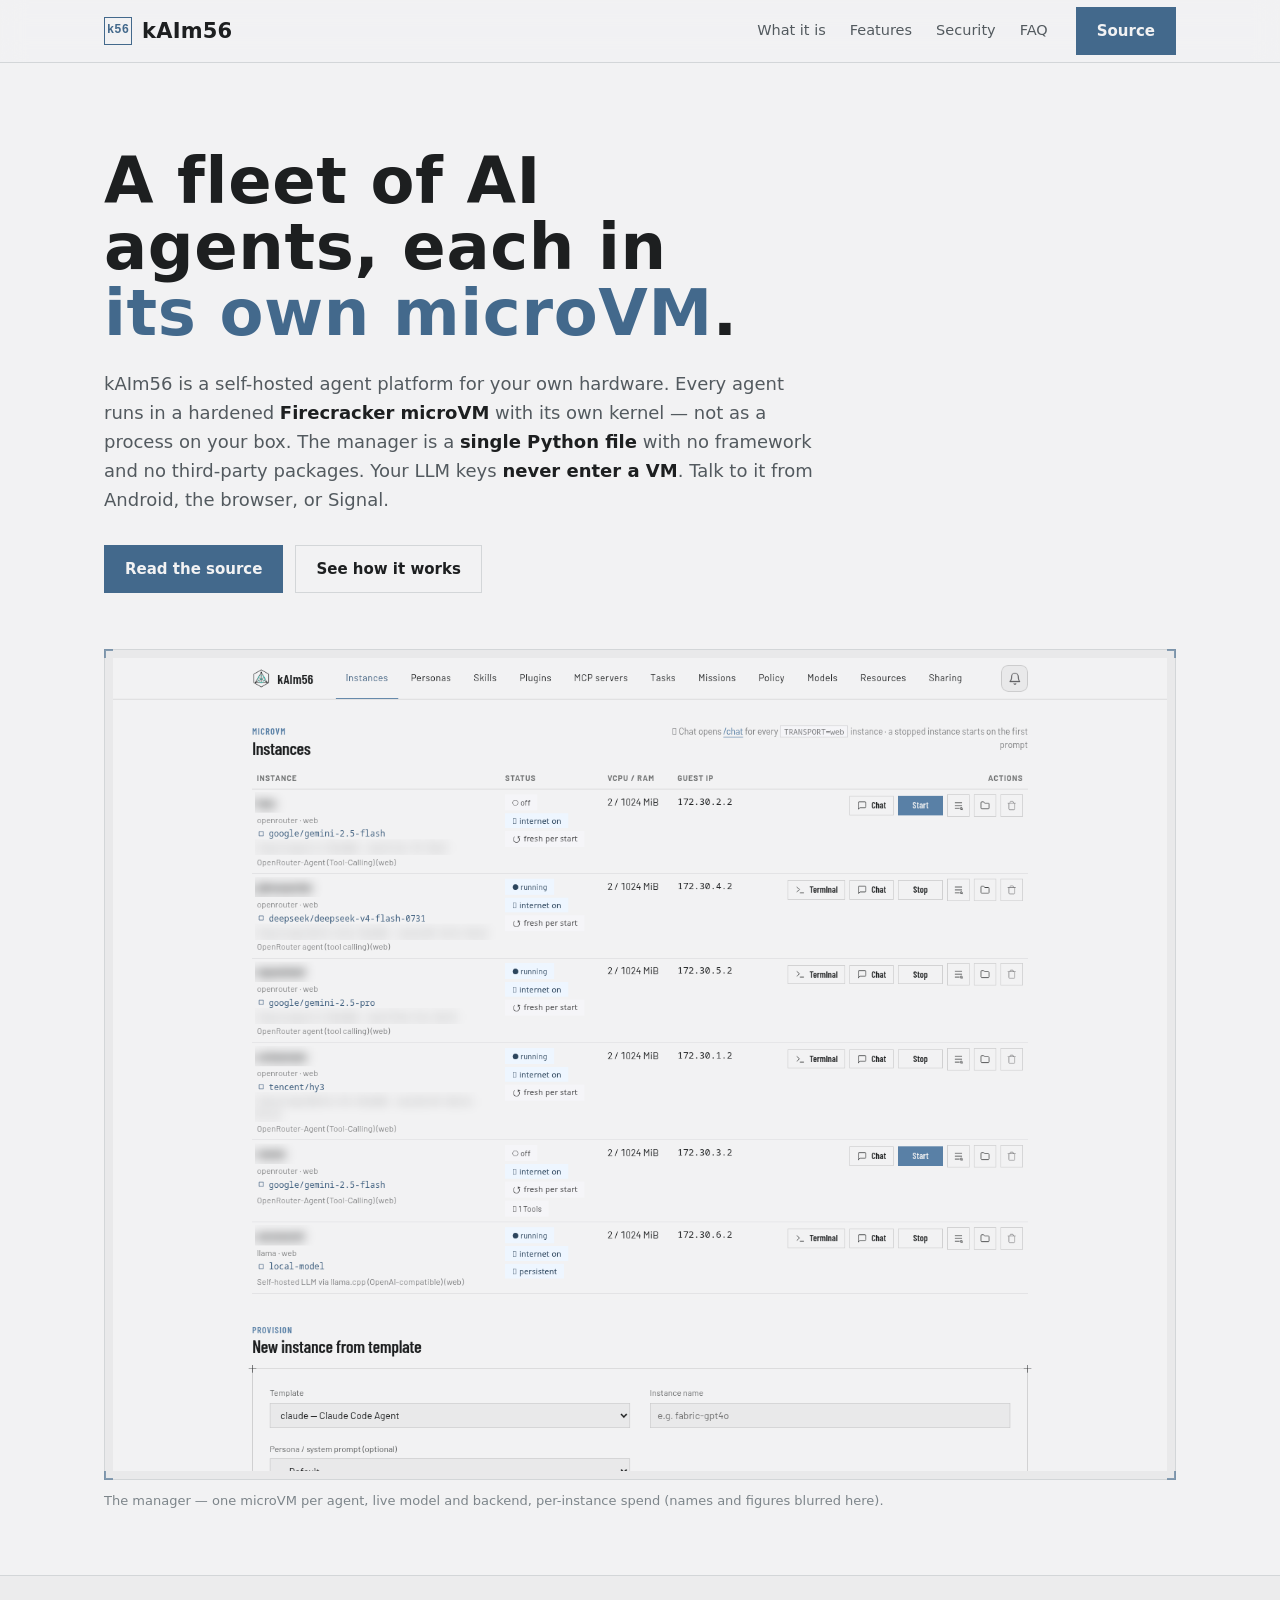
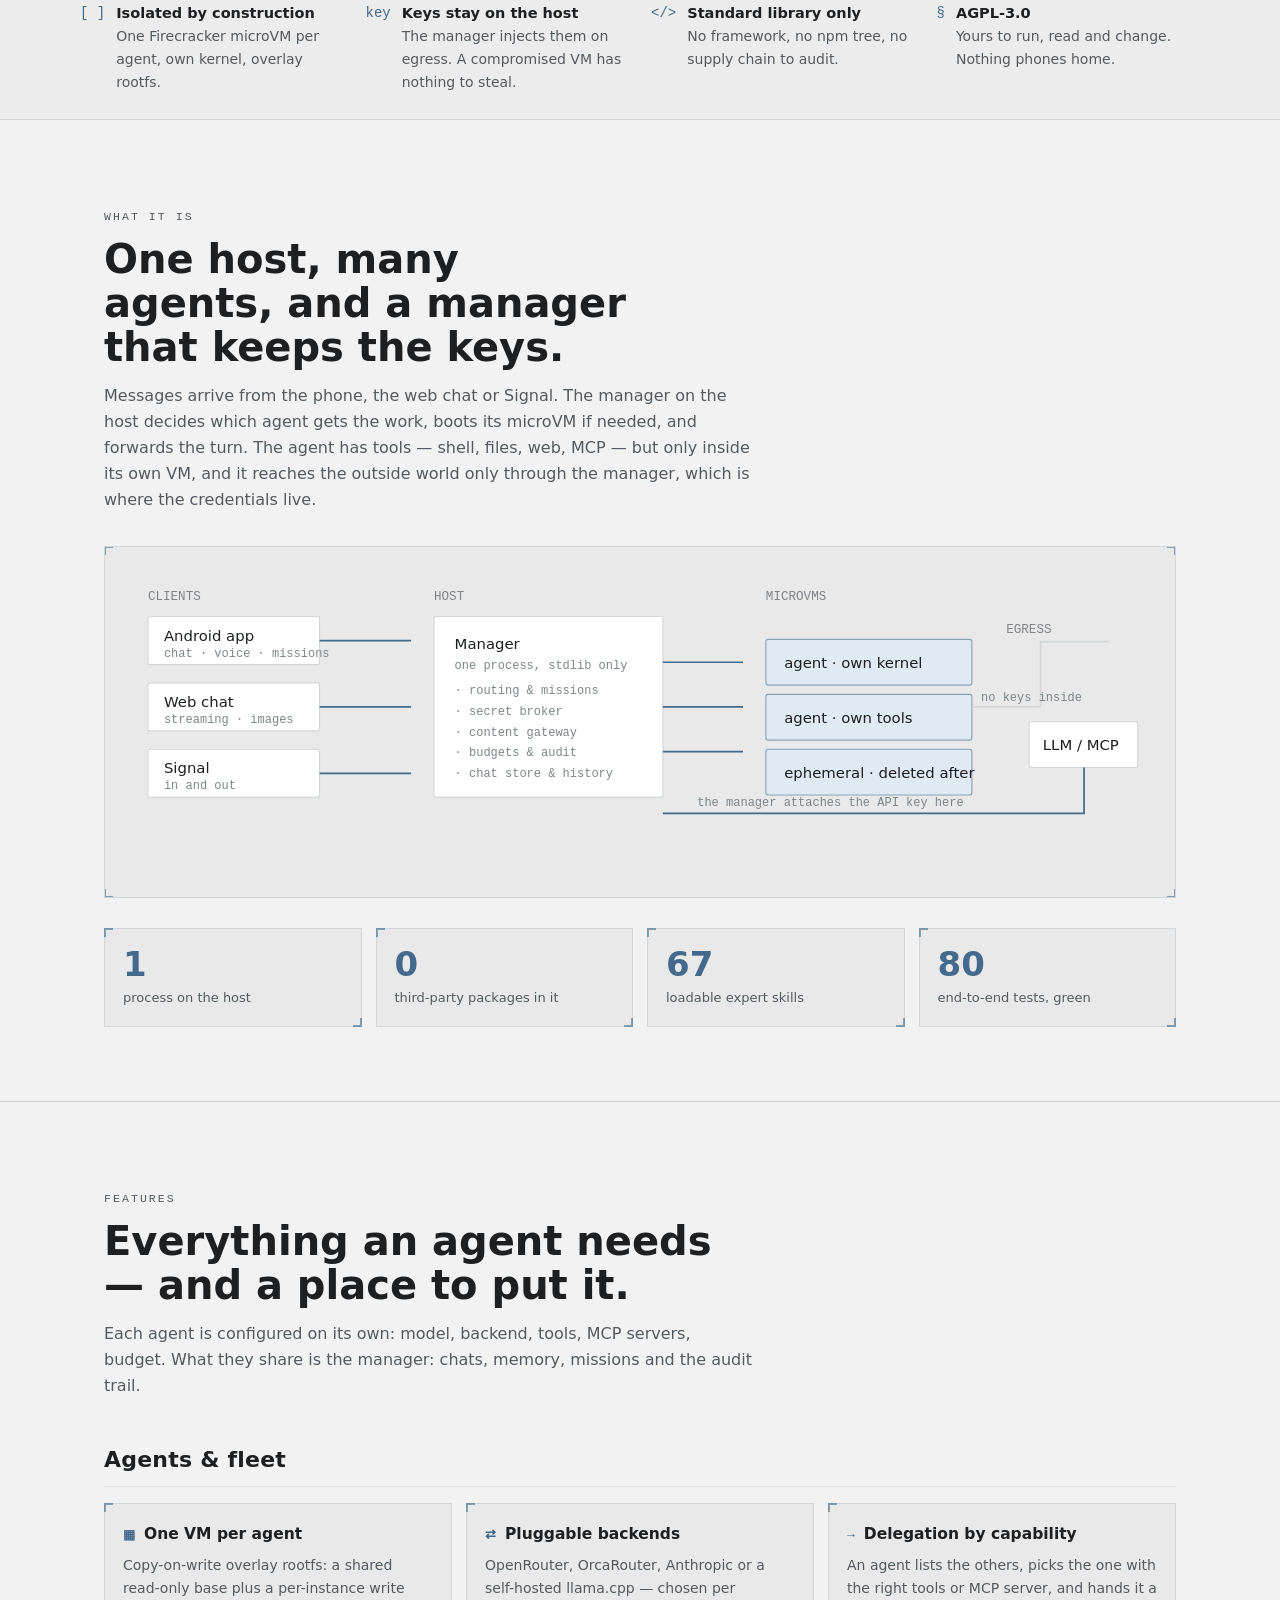
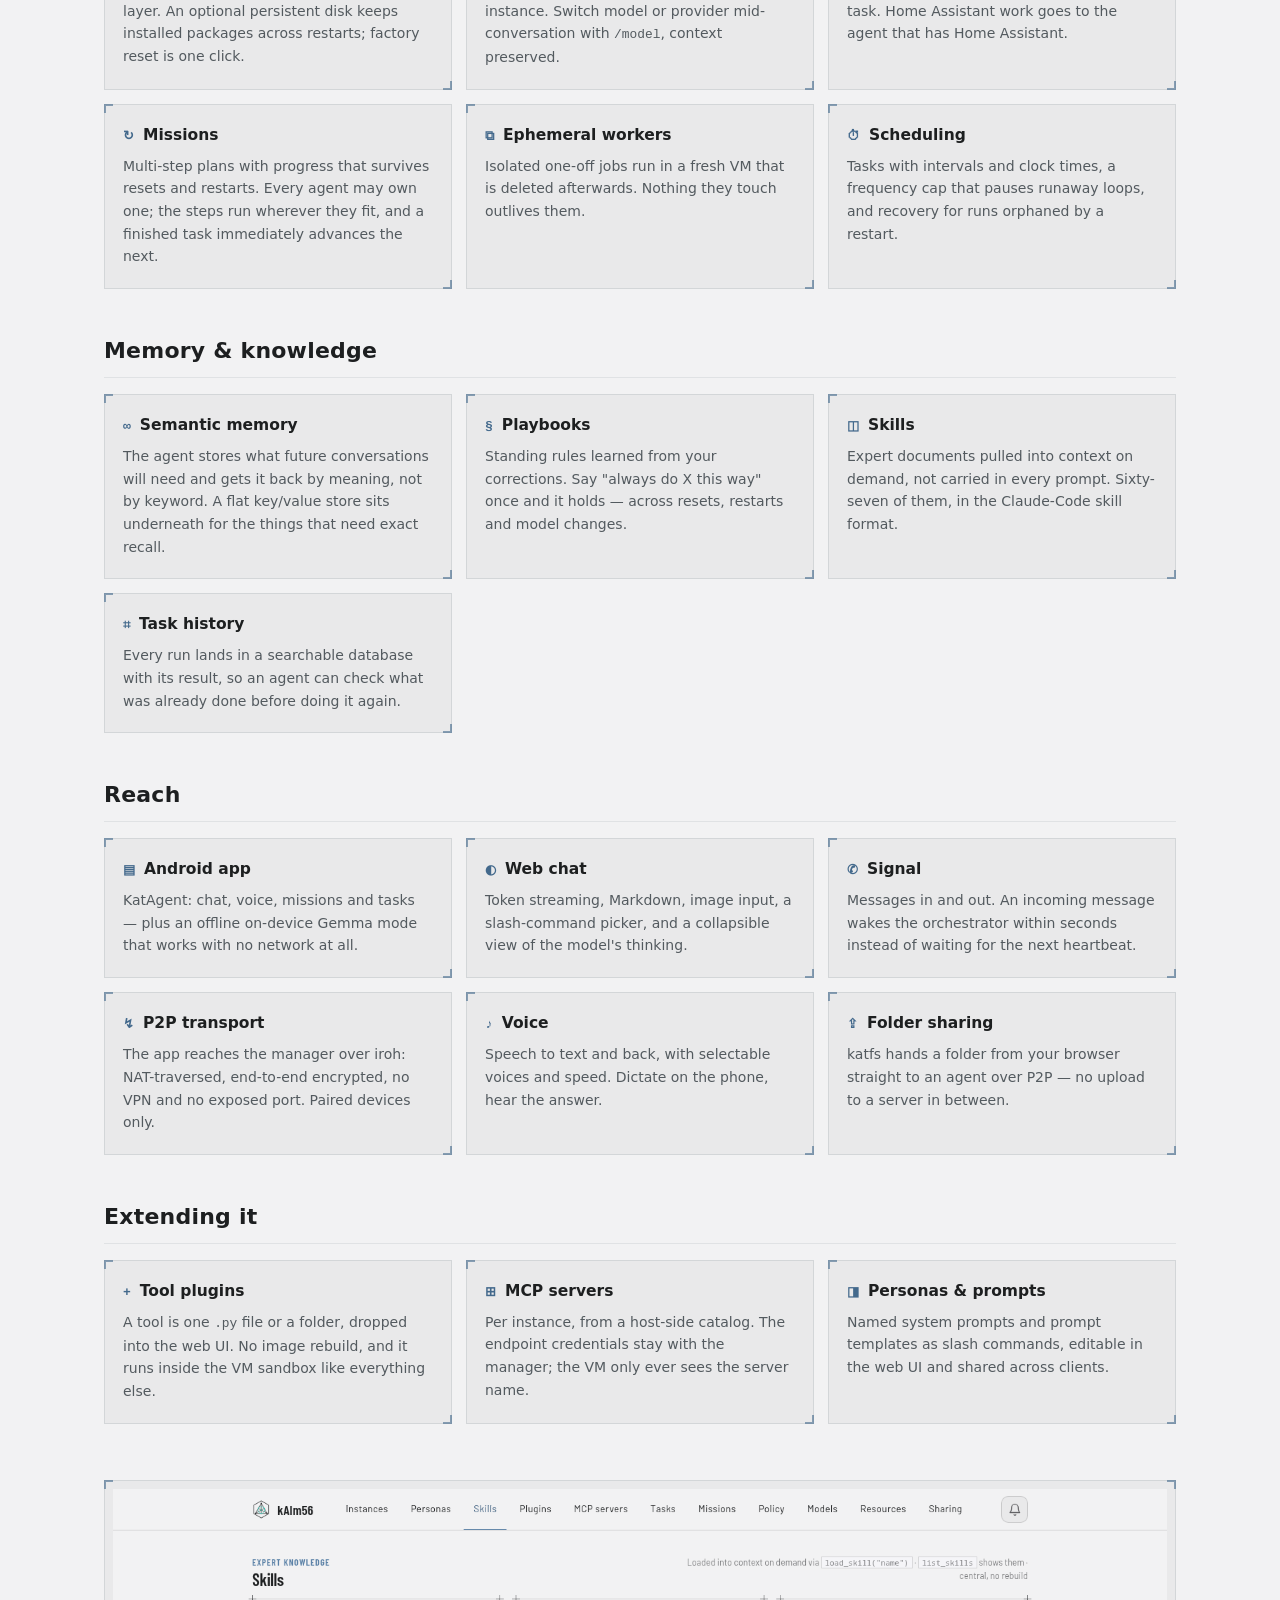
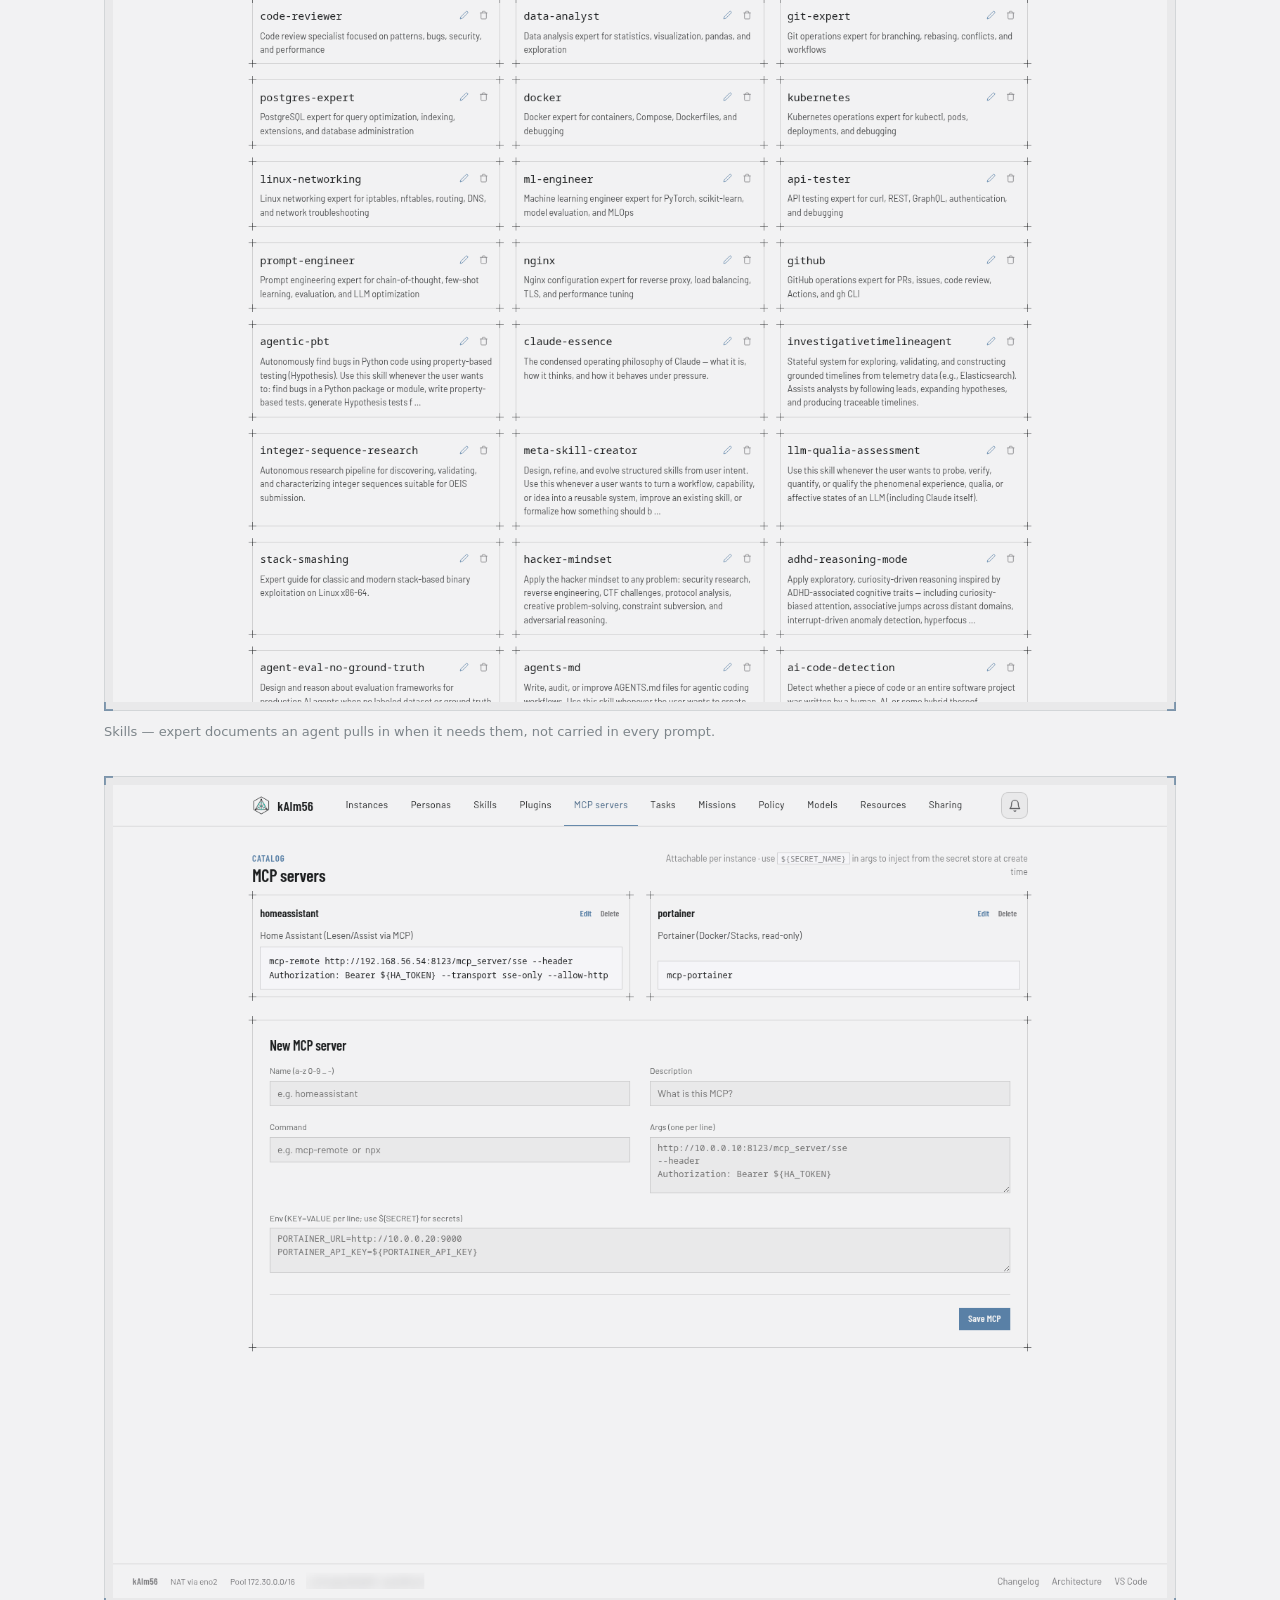
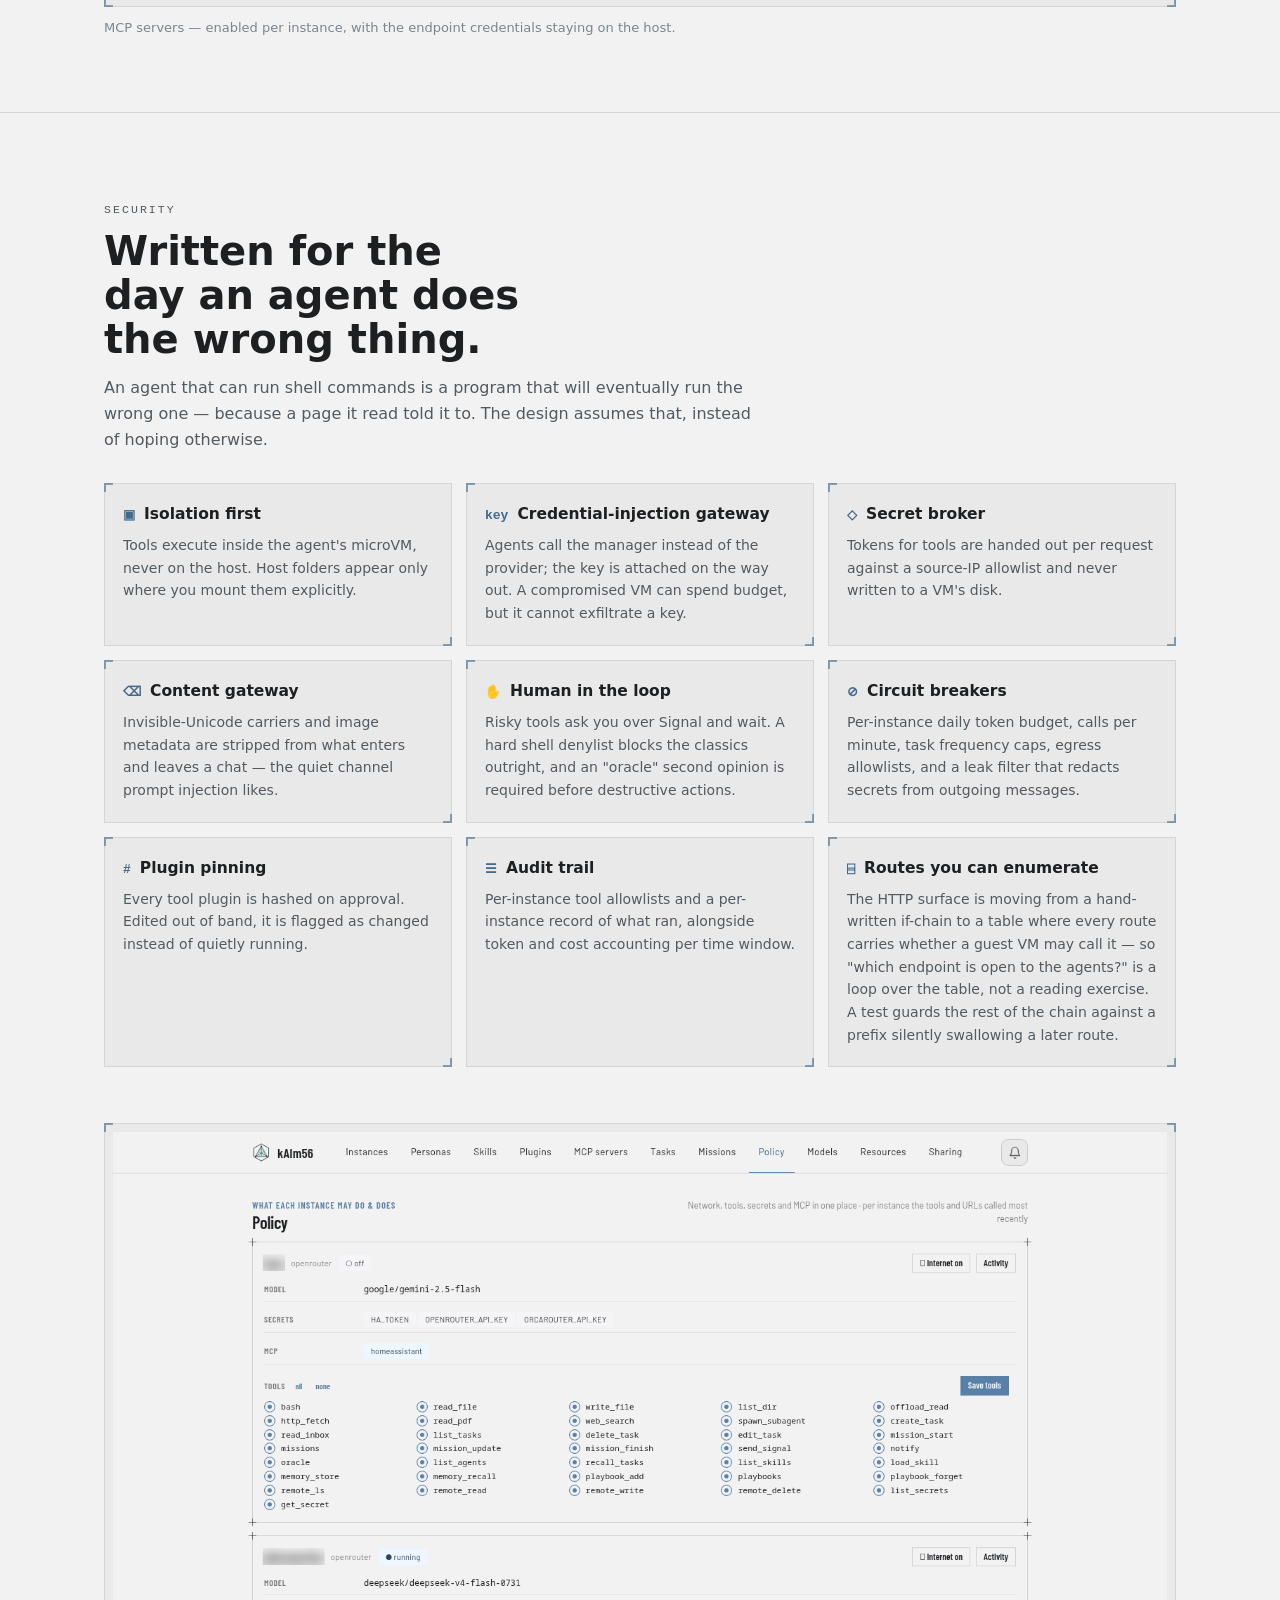
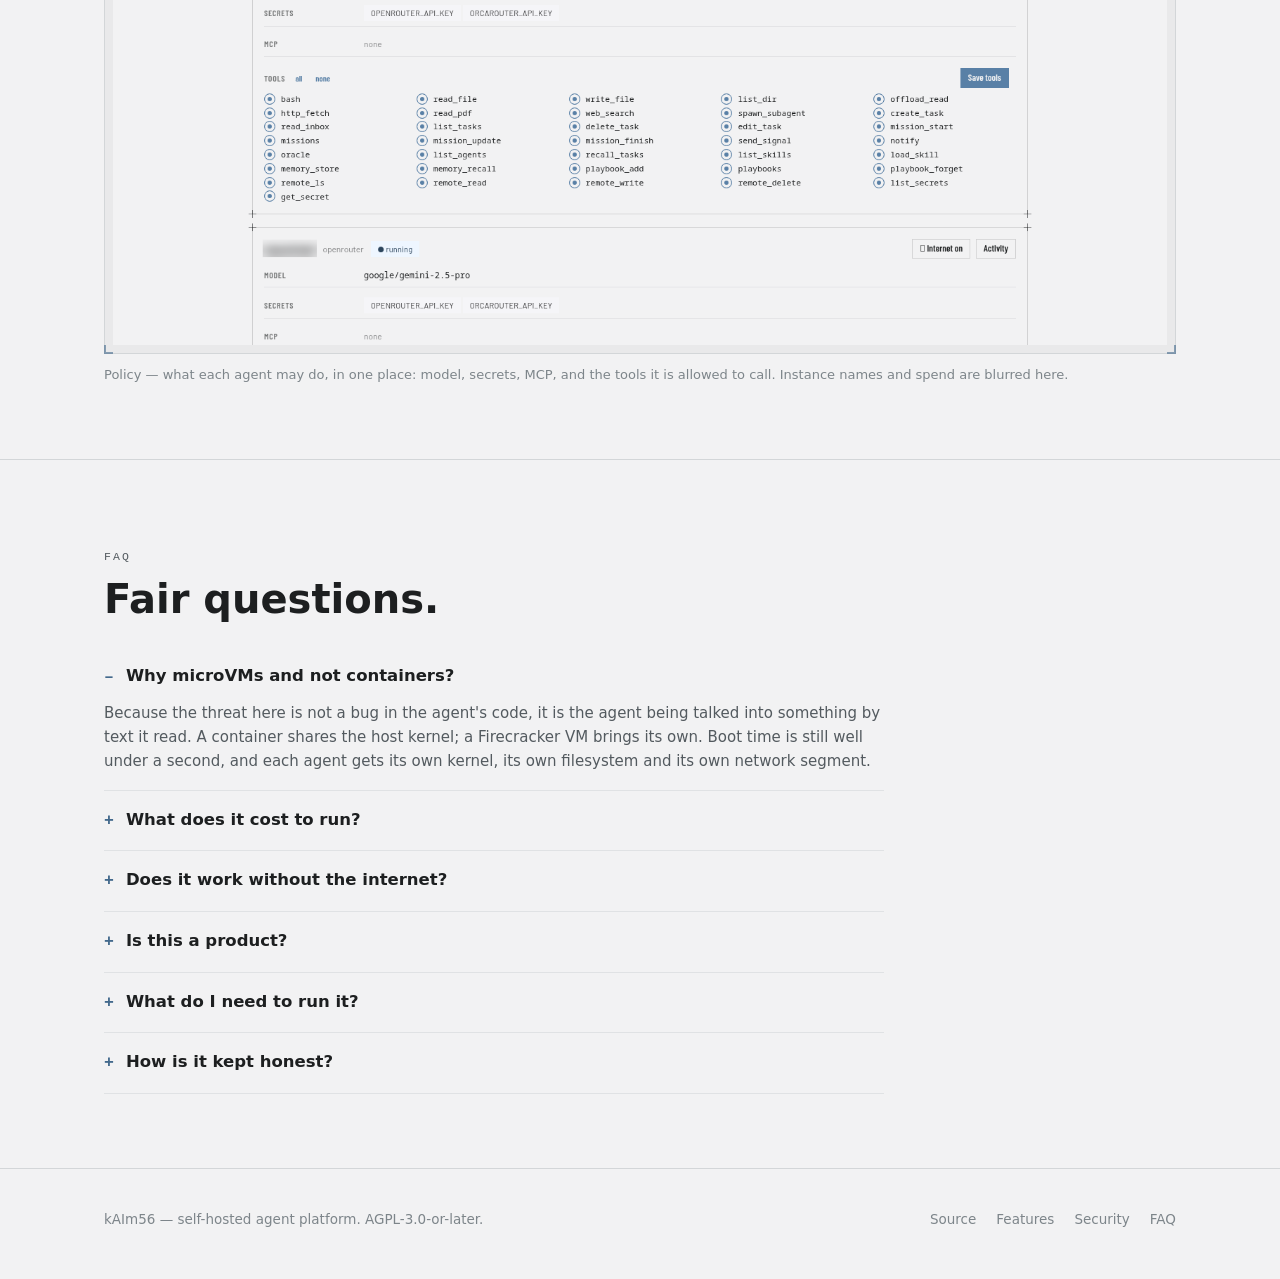
==== docs/index.html @ 4baee032 "Halo glasses support, routing table, landing page Glasses (Brilliant Labs Halo/Frame), app v5.28: - " ====
<!DOCTYPE html>
<html lang="en">
<head>
<meta charset="UTF-8" />
<meta name="viewport" content="width=device-width, initial-scale=1" />
<title>kAIm56 — A fleet of AI agents, each in its own microVM</title>
<meta name="description" content="kAIm56 is a self-hosted AI agent platform. Every agent runs in its own Firecracker microVM, LLM keys never enter a VM, and the manager is a single Python process with no third-party dependencies. Chat from Android, the web, or Signal. AGPL." />
<style>
  /* Palette taken from the manager UI (mgr/ui.py) so the site speaks the same
     language as the product. Dark first — this is an infrastructure tool — but
     both themes are defined at token level. */
  :root{
    --bg:#0f1113; --bg-soft:#141618; --panel:#1c1f22; --panel-2:#22262a;
    --line:#2e3438; --line-soft:#262b2f;
    --text:#e8e9ea; --muted:#a3abb1; --faint:#7c858b;
    --accent:#94bce3; --accent-2:#b5d9fd; --accent-dim:#22333f;
    --ok:#7fbf9d;
    --mono:ui-monospace,SFMono-Regular,Menlo,Consolas,monospace;
    --head:"Barlow Condensed",system-ui,-apple-system,sans-serif;
    --sans:system-ui,-apple-system,"Segoe UI",Roboto,Helvetica,Arial,sans-serif;
  }
  @media (prefers-color-scheme:light){
    :root:not([data-theme="dark"]){
      --bg:#f2f2f3; --bg-soft:#ececed; --panel:#e9e9ea; --panel-2:#ffffff;
      --line:#d3d6d8; --line-soft:#e0e2e4;
      --text:#1d1f20; --muted:#535a5f; --faint:#7d858a;
      --accent:#43698c; --accent-2:#2c455d; --accent-dim:#dfeaf4;
      --ok:#3f7a5e;
    }
  }
  :root[data-theme="light"]{
    --bg:#f2f2f3; --bg-soft:#ececed; --panel:#e9e9ea; --panel-2:#ffffff;
    --line:#d3d6d8; --line-soft:#e0e2e4;
    --text:#1d1f20; --muted:#535a5f; --faint:#7d858a;
    --accent:#43698c; --accent-2:#2c455d; --accent-dim:#dfeaf4;
    --ok:#3f7a5e;
  }
  *{margin:0;padding:0;box-sizing:border-box}
  html{scroll-behavior:smooth}
  body{background:var(--bg);color:var(--text);font-family:var(--sans);
       line-height:1.62;font-size:16px;-webkit-font-smoothing:antialiased}
  a{color:inherit;text-decoration:none}
  a:focus-visible,button:focus-visible{outline:2px solid var(--accent);outline-offset:3px}
  .wrap{max-width:1120px;margin:0 auto;padding:0 24px}
  em{font-style:normal;color:var(--accent)}
  code,.mono{font-family:var(--mono);font-size:.92em}

  /* ---------- nav ---------- */
  .nav{position:sticky;top:0;z-index:50;background:color-mix(in srgb,var(--bg) 86%,transparent);
       backdrop-filter:blur(12px);border-bottom:1px solid var(--line)}
  .nav-inner{display:flex;align-items:center;gap:28px;height:62px}
  .brand{display:flex;align-items:center;gap:10px;font-family:var(--head);
         font-weight:600;font-size:21px;letter-spacing:.01em}
  .brand-mark{width:28px;height:28px;flex:none;display:grid;place-items:center;
              border:1px solid var(--accent);color:var(--accent);
              font-family:var(--mono);font-size:12px;font-weight:600}
  .nav-links{display:flex;gap:24px;margin-left:auto;font-size:14.5px;color:var(--muted)}
  .nav-links a:hover{color:var(--text)}
  @media (max-width:760px){.nav-links{display:none}}

  /* ---------- buttons ---------- */
  .btn{display:inline-flex;align-items:center;gap:8px;padding:11px 20px;
       font-weight:600;font-size:15px;border:1px solid transparent;cursor:pointer;
       transition:transform .12s ease,background .12s ease,border-color .12s ease}
  .btn:hover{transform:translateY(-1px)}
  .btn-primary{background:var(--accent);color:var(--bg)}
  .btn-ghost{border-color:var(--line);color:var(--text)}
  .btn-ghost:hover{border-color:var(--accent)}

  /* ---------- blueprint panel: the product's own signature ---------- */
  .bp{position:relative;background:var(--panel);border:1px solid var(--line)}
  .bp>i{position:absolute;width:9px;height:9px;border:0 solid var(--accent);opacity:.6}
  .bp>i.tl{top:-1px;left:-1px;border-top-width:2px;border-left-width:2px}
  .bp>i.tr{top:-1px;right:-1px;border-top-width:2px;border-right-width:2px}
  .bp>i.bl{bottom:-1px;left:-1px;border-bottom-width:2px;border-left-width:2px}
  .bp>i.br{bottom:-1px;right:-1px;border-bottom-width:2px;border-right-width:2px}

  /* ---------- hero ---------- */
  .hero{padding:86px 0 64px;border-bottom:1px solid var(--line)}
  h1{font-family:var(--head);font-weight:600;font-size:clamp(38px,7vw,64px);
     line-height:1.03;letter-spacing:.01em;text-wrap:balance;max-width:16ch}
  .lead{margin-top:22px;font-size:18px;color:var(--muted);max-width:62ch}
  .lead b{color:var(--text);font-weight:600}
  .hero-cta{display:flex;flex-wrap:wrap;gap:12px;margin-top:30px}
  .hero-shot{margin:56px 0 0}
  .hero-shot .bp{padding:8px}
  .hero-shot img{display:block;width:100%;height:auto}
  figcaption{margin-top:10px;font-size:13px;color:var(--faint)}

  /* ---------- strip ---------- */
  .strip{border-bottom:1px solid var(--line);background:var(--bg-soft)}
  .strip-inner{display:grid;grid-template-columns:repeat(auto-fit,minmax(230px,1fr));
               gap:22px;padding:26px 0}
  .strip-item{display:flex;gap:11px;font-size:14px;color:var(--muted)}
  .strip-item b{display:block;color:var(--text);font-size:14.5px}
  .strip-ico{font-family:var(--mono);color:var(--accent);flex:none}

  /* ---------- sections ---------- */
  section{padding:74px 0;border-bottom:1px solid var(--line)}
  .kicker{font-family:var(--mono);font-size:11.5px;letter-spacing:.18em;
          text-transform:uppercase;color:var(--faint);margin-bottom:10px}
  h2{font-family:var(--head);font-weight:600;font-size:clamp(28px,4.4vw,40px);
     line-height:1.1;text-wrap:balance;max-width:22ch}
  .sec-head p{margin-top:14px;color:var(--muted);max-width:64ch}
  h3{font-family:var(--head);font-weight:600;font-size:22px;letter-spacing:.01em;
     margin:44px 0 16px;padding-bottom:8px;border-bottom:1px solid var(--line-soft)}
  .grid{display:grid;grid-template-columns:repeat(auto-fit,minmax(280px,1fr));gap:14px}
  .card{padding:18px 18px 20px}
  .card h4{font-size:15.5px;font-weight:600;margin-bottom:7px;display:flex;gap:9px;align-items:baseline}
  .card .ico{font-family:var(--mono);color:var(--accent);font-size:13px}
  .card p{font-size:14px;color:var(--muted)}

  /* ---------- diagram ---------- */
  .diagram{margin-top:34px;padding:26px 20px;overflow-x:auto}
  .diagram svg{display:block;min-width:640px;width:100%;height:auto}
  .d-label{font-family:var(--mono);font-size:11px;fill:var(--faint)}
  .d-box{fill:var(--panel-2);stroke:var(--line)}
  .d-vm{fill:var(--accent-dim);stroke:var(--accent);stroke-opacity:.55}
  .d-text{font-family:var(--sans);font-size:13px;fill:var(--text)}
  .d-sub{font-family:var(--mono);font-size:10.5px;fill:var(--faint)}
  .d-line{stroke:var(--line);stroke-width:1.5;fill:none}
  .d-flow{stroke:var(--accent);stroke-width:1.5;fill:none}

  /* ---------- numbers ---------- */
  .nums{display:grid;grid-template-columns:repeat(auto-fit,minmax(150px,1fr));gap:14px;margin-top:30px}
  .num{padding:18px}
  .num b{display:block;font-family:var(--head);font-size:34px;line-height:1;color:var(--accent)}
  .num span{font-size:13px;color:var(--muted);display:block;margin-top:6px}

  /* ---------- faq ---------- */
  .faq{max-width:780px}
  .faq details{border-bottom:1px solid var(--line-soft);padding:16px 0}
  .faq summary{cursor:pointer;font-weight:600;font-size:16.5px;list-style:none;
               display:flex;gap:12px;align-items:baseline}
  .faq summary::-webkit-details-marker{display:none}
  .faq summary::before{content:"+";font-family:var(--mono);color:var(--accent);flex:none}
  .faq details[open] summary::before{content:"\2013"}
  .faq p{margin-top:10px;color:var(--muted);font-size:15px}

  footer{padding:40px 0 56px;color:var(--faint);font-size:13.5px}
  .foot-inner{display:flex;flex-wrap:wrap;gap:18px;align-items:center}
  .foot-links{display:flex;gap:20px;margin-left:auto}
  .foot-links a:hover{color:var(--text)}
  @media (max-width:760px){
    .hero{padding:58px 0 46px}
    section{padding:56px 0}
    .foot-links{margin-left:0}
  }
</style>
</head>
<body>

<header class="nav">
  <div class="wrap nav-inner">
    <a class="brand" href="#top"><span class="brand-mark">k56</span>kAIm56</a>
    <nav class="nav-links">
      <a href="#what">What it is</a>
      <a href="#features">Features</a>
      <a href="#security">Security</a>
      <a href="#faq">FAQ</a>
    </nav>
    <a class="btn btn-primary" href="https://github.com/uneidel/kaim56">Source</a>
  </div>
</header>

<main id="top">

<!-- ===================== HERO ===================== -->
<section class="hero">
  <div class="wrap">
    <h1>A fleet of AI agents, each in <em>its own microVM</em>.</h1>
    <p class="lead">
      kAIm56 is a self-hosted agent platform for your own hardware. Every agent runs in a hardened
      <b>Firecracker microVM</b> with its own kernel — not as a process on your box. The manager is a
      <b>single Python file</b> with no framework and no third-party packages. Your LLM keys
      <b>never enter a VM</b>. Talk to it from Android, the browser, or Signal.
    </p>
    <div class="hero-cta">
      <a class="btn btn-primary" href="https://github.com/uneidel/kaim56">Read the source</a>
      <a class="btn btn-ghost" href="#what">See how it works</a>
    </div>
    <figure class="hero-shot">
      <div class="bp"><i class="tl"></i><i class="tr"></i><i class="bl"></i><i class="br"></i>
        <img src="img/instances.png" alt="The web manager listing agent instances with their model, backend, status, vCPU/RAM and per-instance token usage" loading="lazy" />
      </div>
      <figcaption>The manager — one microVM per agent, live model and backend, per-instance spend (names and figures blurred here).</figcaption>
    </figure>
  </div>
</section>

<!-- ===================== STRIP ===================== -->
<div class="strip">
  <div class="wrap strip-inner">
    <div class="strip-item"><span class="strip-ico">[ ]</span><span><b>Isolated by construction</b>One Firecracker microVM per agent, own kernel, overlay rootfs.</span></div>
    <div class="strip-item"><span class="strip-ico">key</span><span><b>Keys stay on the host</b>The manager injects them on egress. A compromised VM has nothing to steal.</span></div>
    <div class="strip-item"><span class="strip-ico">&lt;/&gt;</span><span><b>Standard library only</b>No framework, no npm tree, no supply chain to audit.</span></div>
    <div class="strip-item"><span class="strip-ico">§</span><span><b>AGPL-3.0</b>Yours to run, read and change. Nothing phones home.</span></div>
  </div>
</div>

<!-- ===================== WHAT IT IS ===================== -->
<section id="what">
  <div class="wrap">
    <div class="sec-head">
      <p class="kicker">What it is</p>
      <h2>One host, many agents, and a manager that keeps the keys.</h2>
      <p>
        Messages arrive from the phone, the web chat or Signal. The manager on the host decides which
        agent gets the work, boots its microVM if needed, and forwards the turn. The agent has tools —
        shell, files, web, MCP — but only inside its own VM, and it reaches the outside world only
        through the manager, which is where the credentials live.
      </p>
    </div>

    <div class="diagram bp"><i class="tl"></i><i class="tr"></i><i class="bl"></i><i class="br"></i>
      <svg viewBox="0 0 900 260" role="img" aria-label="Clients talk to the manager on the host; the manager runs one microVM per agent and injects API keys on the way out to the LLM providers.">
        <!-- clients -->
        <text class="d-label" x="20" y="24">CLIENTS</text>
        <rect class="d-box" x="20" y="38" width="150" height="42" rx="2"/>
        <text class="d-text" x="34" y="59">Android app</text>
        <text class="d-sub" x="34" y="73">chat · voice · missions</text>
        <rect class="d-box" x="20" y="96" width="150" height="42" rx="2"/>
        <text class="d-text" x="34" y="117">Web chat</text>
        <text class="d-sub" x="34" y="131">streaming · images</text>
        <rect class="d-box" x="20" y="154" width="150" height="42" rx="2"/>
        <text class="d-text" x="34" y="175">Signal</text>
        <text class="d-sub" x="34" y="189">in and out</text>

        <!-- manager -->
        <path class="d-flow" d="M170 59 H250 M170 117 H250 M170 175 H250"/>
        <text class="d-label" x="270" y="24">HOST</text>
        <rect class="d-box" x="270" y="38" width="200" height="158" rx="2"/>
        <text class="d-text" x="288" y="66">Manager</text>
        <text class="d-sub" x="288" y="84">one process, stdlib only</text>
        <text class="d-sub" x="288" y="106">· routing &amp; missions</text>
        <text class="d-sub" x="288" y="124">· secret broker</text>
        <text class="d-sub" x="288" y="142">· content gateway</text>
        <text class="d-sub" x="288" y="160">· budgets &amp; audit</text>
        <text class="d-sub" x="288" y="178">· chat store &amp; history</text>

        <!-- vms -->
        <path class="d-flow" d="M470 78 H540 M470 117 H540 M470 156 H540"/>
        <text class="d-label" x="560" y="24">MICROVMS</text>
        <rect class="d-vm" x="560" y="58" width="180" height="40" rx="2"/>
        <text class="d-text" x="576" y="83">agent · own kernel</text>
        <rect class="d-vm" x="560" y="106" width="180" height="40" rx="2"/>
        <text class="d-text" x="576" y="131">agent · own tools</text>
        <rect class="d-vm" x="560" y="154" width="180" height="40" rx="2"/>
        <text class="d-text" x="576" y="179">ephemeral · deleted after</text>

        <!-- egress -->
        <path class="d-line" d="M740 117 H800 M800 117 V60 H860"/>
        <text class="d-label" x="770" y="52">EGRESS</text>
        <text class="d-sub" x="748" y="112">no keys inside</text>
        <rect class="d-box" x="790" y="130" width="95" height="40" rx="2"/>
        <text class="d-text" x="802" y="155">LLM / MCP</text>
        <path class="d-flow" d="M470 210 H838 V170"/>
        <text class="d-sub" x="500" y="204">the manager attaches the API key here</text>
      </svg>
    </div>

    <div class="nums">
      <div class="num bp"><i class="tl"></i><i class="br"></i><b>1</b><span>process on the host</span></div>
      <div class="num bp"><i class="tl"></i><i class="br"></i><b>0</b><span>third-party packages in it</span></div>
      <div class="num bp"><i class="tl"></i><i class="br"></i><b>67</b><span>loadable expert skills</span></div>
      <div class="num bp"><i class="tl"></i><i class="br"></i><b>80</b><span>end-to-end tests, green</span></div>
    </div>
  </div>
</section>

<!-- ===================== FEATURES ===================== -->
<section id="features">
  <div class="wrap">
    <div class="sec-head">
      <p class="kicker">Features</p>
      <h2>Everything an agent needs — and a place to put it.</h2>
      <p>Each agent is configured on its own: model, backend, tools, MCP servers, budget. What they share is the manager: chats, memory, missions and the audit trail.</p>
    </div>

    <h3>Agents &amp; fleet</h3>
    <div class="grid">
      <div class="card bp"><i class="tl"></i><i class="br"></i><h4><span class="ico">▦</span>One VM per agent</h4><p>Copy-on-write overlay rootfs: a shared read-only base plus a per-instance write layer. An optional persistent disk keeps installed packages across restarts; factory reset is one click.</p></div>
      <div class="card bp"><i class="tl"></i><i class="br"></i><h4><span class="ico">⇄</span>Pluggable backends</h4><p>OpenRouter, OrcaRouter, Anthropic or a self-hosted llama.cpp — chosen per instance. Switch model or provider mid-conversation with <code>/model</code>, context preserved.</p></div>
      <div class="card bp"><i class="tl"></i><i class="br"></i><h4><span class="ico">→</span>Delegation by capability</h4><p>An agent lists the others, picks the one with the right tools or MCP server, and hands it a task. Home Assistant work goes to the agent that has Home Assistant.</p></div>
      <div class="card bp"><i class="tl"></i><i class="br"></i><h4><span class="ico">↻</span>Missions</h4><p>Multi-step plans with progress that survives resets and restarts. Every agent may own one; the steps run wherever they fit, and a finished task immediately advances the next.</p></div>
      <div class="card bp"><i class="tl"></i><i class="br"></i><h4><span class="ico">⧉</span>Ephemeral workers</h4><p>Isolated one-off jobs run in a fresh VM that is deleted afterwards. Nothing they touch outlives them.</p></div>
      <div class="card bp"><i class="tl"></i><i class="br"></i><h4><span class="ico">⏱</span>Scheduling</h4><p>Tasks with intervals and clock times, a frequency cap that pauses runaway loops, and recovery for runs orphaned by a restart.</p></div>
    </div>

    <h3>Memory &amp; knowledge</h3>
    <div class="grid">
      <div class="card bp"><i class="tl"></i><i class="br"></i><h4><span class="ico">∞</span>Semantic memory</h4><p>The agent stores what future conversations will need and gets it back by meaning, not by keyword. A flat key/value store sits underneath for the things that need exact recall.</p></div>
      <div class="card bp"><i class="tl"></i><i class="br"></i><h4><span class="ico">§</span>Playbooks</h4><p>Standing rules learned from your corrections. Say "always do X this way" once and it holds — across resets, restarts and model changes.</p></div>
      <div class="card bp"><i class="tl"></i><i class="br"></i><h4><span class="ico">◫</span>Skills</h4><p>Expert documents pulled into context on demand, not carried in every prompt. Sixty-seven of them, in the Claude-Code skill format.</p></div>
      <div class="card bp"><i class="tl"></i><i class="br"></i><h4><span class="ico">⌗</span>Task history</h4><p>Every run lands in a searchable database with its result, so an agent can check what was already done before doing it again.</p></div>
    </div>

    <h3>Reach</h3>
    <div class="grid">
      <div class="card bp"><i class="tl"></i><i class="br"></i><h4><span class="ico">▤</span>Android app</h4><p>KatAgent: chat, voice, missions and tasks — plus an offline on-device Gemma mode that works with no network at all.</p></div>
      <div class="card bp"><i class="tl"></i><i class="br"></i><h4><span class="ico">◐</span>Web chat</h4><p>Token streaming, Markdown, image input, a slash-command picker, and a collapsible view of the model's thinking.</p></div>
      <div class="card bp"><i class="tl"></i><i class="br"></i><h4><span class="ico">✆</span>Signal</h4><p>Messages in and out. An incoming message wakes the orchestrator within seconds instead of waiting for the next heartbeat.</p></div>
      <div class="card bp"><i class="tl"></i><i class="br"></i><h4><span class="ico">↯</span>P2P transport</h4><p>The app reaches the manager over iroh: NAT-traversed, end-to-end encrypted, no VPN and no exposed port. Paired devices only.</p></div>
      <div class="card bp"><i class="tl"></i><i class="br"></i><h4><span class="ico">♪</span>Voice</h4><p>Speech to text and back, with selectable voices and speed. Dictate on the phone, hear the answer.</p></div>
      <div class="card bp"><i class="tl"></i><i class="br"></i><h4><span class="ico">⇪</span>Folder sharing</h4><p>katfs hands a folder from your browser straight to an agent over P2P — no upload to a server in between.</p></div>
    </div>

    <h3>Extending it</h3>
    <div class="grid">
      <div class="card bp"><i class="tl"></i><i class="br"></i><h4><span class="ico">+</span>Tool plugins</h4><p>A tool is one <code>.py</code> file or a folder, dropped into the web UI. No image rebuild, and it runs inside the VM sandbox like everything else.</p></div>
      <div class="card bp"><i class="tl"></i><i class="br"></i><h4><span class="ico">⊞</span>MCP servers</h4><p>Per instance, from a host-side catalog. The endpoint credentials stay with the manager; the VM only ever sees the server name.</p></div>
      <div class="card bp"><i class="tl"></i><i class="br"></i><h4><span class="ico">◨</span>Personas &amp; prompts</h4><p>Named system prompts and prompt templates as slash commands, editable in the web UI and shared across clients.</p></div>
    </div>

    <figure class="hero-shot">
      <div class="bp"><i class="tl"></i><i class="tr"></i><i class="bl"></i><i class="br"></i>
        <img src="img/skills.png" alt="The Skills tab: a grid of expert knowledge documents with one-line descriptions, each loadable into an agent's context on demand" loading="lazy" />
      </div>
      <figcaption>Skills — expert documents an agent pulls in when it needs them, not carried in every prompt.</figcaption>
    </figure>

    <figure class="hero-shot" style="margin-top:34px">
      <div class="bp"><i class="tl"></i><i class="tr"></i><i class="bl"></i><i class="br"></i>
        <img src="img/mcp.png" alt="The MCP servers tab: a catalog of servers that can be switched on per instance, with their credentials kept on the host" loading="lazy" />
      </div>
      <figcaption>MCP servers — enabled per instance, with the endpoint credentials staying on the host.</figcaption>
    </figure>
  </div>
</section>

<!-- ===================== SECURITY ===================== -->
<section id="security">
  <div class="wrap">
    <div class="sec-head">
      <p class="kicker">Security</p>
      <h2>Written for the day an agent does the wrong thing.</h2>
      <p>
        An agent that can run shell commands is a program that will eventually run the wrong one —
        because a page it read told it to. The design assumes that, instead of hoping otherwise.
      </p>
    </div>
    <div class="grid" style="margin-top:30px">
      <div class="card bp"><i class="tl"></i><i class="br"></i><h4><span class="ico">▣</span>Isolation first</h4><p>Tools execute inside the agent's microVM, never on the host. Host folders appear only where you mount them explicitly.</p></div>
      <div class="card bp"><i class="tl"></i><i class="br"></i><h4><span class="ico">key</span>Credential-injection gateway</h4><p>Agents call the manager instead of the provider; the key is attached on the way out. A compromised VM can spend budget, but it cannot exfiltrate a key.</p></div>
      <div class="card bp"><i class="tl"></i><i class="br"></i><h4><span class="ico">◇</span>Secret broker</h4><p>Tokens for tools are handed out per request against a source-IP allowlist and never written to a VM's disk.</p></div>
      <div class="card bp"><i class="tl"></i><i class="br"></i><h4><span class="ico">⌫</span>Content gateway</h4><p>Invisible-Unicode carriers and image metadata are stripped from what enters and leaves a chat — the quiet channel prompt injection likes.</p></div>
      <div class="card bp"><i class="tl"></i><i class="br"></i><h4><span class="ico">✋</span>Human in the loop</h4><p>Risky tools ask you over Signal and wait. A hard shell denylist blocks the classics outright, and an "oracle" second opinion is required before destructive actions.</p></div>
      <div class="card bp"><i class="tl"></i><i class="br"></i><h4><span class="ico">⊘</span>Circuit breakers</h4><p>Per-instance daily token budget, calls per minute, task frequency caps, egress allowlists, and a leak filter that redacts secrets from outgoing messages.</p></div>
      <div class="card bp"><i class="tl"></i><i class="br"></i><h4><span class="ico">#</span>Plugin pinning</h4><p>Every tool plugin is hashed on approval. Edited out of band, it is flagged as changed instead of quietly running.</p></div>
      <div class="card bp"><i class="tl"></i><i class="br"></i><h4><span class="ico">☰</span>Audit trail</h4><p>Per-instance tool allowlists and a per-instance record of what ran, alongside token and cost accounting per time window.</p></div>
      <div class="card bp"><i class="tl"></i><i class="br"></i><h4><span class="ico">⌸</span>Routes you can enumerate</h4><p>The HTTP surface is moving from a hand-written if-chain to a table where every route carries whether a guest VM may call it — so "which endpoint is open to the agents?" is a loop over the table, not a reading exercise. A test guards the rest of the chain against a prefix silently swallowing a later route.</p></div>
    </div>

    <figure class="hero-shot">
      <div class="bp"><i class="tl"></i><i class="tr"></i><i class="bl"></i><i class="br"></i>
        <img src="img/policy.png" alt="The Policy tab: per instance the model, the secrets it may broker, its MCP servers and a checkbox list of the tools it is allowed to call" loading="lazy" />
      </div>
      <figcaption>Policy — what each agent may do, in one place: model, secrets, MCP, and the tools it is allowed to call. Instance names and spend are blurred here.</figcaption>
    </figure>
  </div>
</section>

<!-- ===================== FAQ ===================== -->
<section id="faq">
  <div class="wrap">
    <div class="sec-head">
      <p class="kicker">FAQ</p>
      <h2>Fair questions.</h2>
    </div>
    <div class="faq" style="margin-top:26px">
      <details open>
        <summary>Why microVMs and not containers?</summary>
        <p>Because the threat here is not a bug in the agent's code, it is the agent being talked into something by text it read. A container shares the host kernel; a Firecracker VM brings its own. Boot time is still well under a second, and each agent gets its own kernel, its own filesystem and its own network segment.</p>
      </details>
      <details>
        <summary>What does it cost to run?</summary>
        <p>The platform itself costs electricity — it runs on your own KVM host. What costs money is the model you point it at, and that is metered per instance and per time window, with a daily token budget and a calls-per-minute cap you set yourself. Point an agent at a self-hosted llama.cpp and it costs nothing per token at all.</p>
      </details>
      <details>
        <summary>Does it work without the internet?</summary>
        <p>The platform does. Agents that use a hosted model obviously need to reach it, but the Android app also carries an on-device Gemma mode that answers with no network at all, and a local llama.cpp backend keeps a full agent running inside your own four walls.</p>
      </details>
      <details>
        <summary>Is this a product?</summary>
        <p>No. It is one person's platform, run in production by that person, published under AGPL because it might be useful. There is no company behind it, no support contract, and no roadmap you can hold anyone to. The code is honest about what is finished and what is not.</p>
      </details>
      <details>
        <summary>What do I need to run it?</summary>
        <p>A Linux host with KVM, Firecracker plus a kernel image, and Python 3 — no other runtime, no database server, no message broker. There is a one-command installer that provisions the stack on a fresh host, and everything host-specific lives in two small JSON files that are kept out of the repository.</p>
      </details>
      <details>
        <summary>How is it kept honest?</summary>
        <p>Eighty end-to-end tests run against the real manager on the standard library alone, the built-in Architecture view is rendered from the running system, and every change lands in a changelog you can read in the UI.</p>
      </details>
    </div>
  </div>
</section>

</main>

<footer>
  <div class="wrap foot-inner">
    <span>kAIm56 — self-hosted agent platform. AGPL-3.0-or-later.</span>
    <span class="foot-links">
      <a href="https://github.com/uneidel/kaim56">Source</a>
      <a href="#features">Features</a>
      <a href="#security">Security</a>
      <a href="#faq">FAQ</a>
    </span>
  </div>
</footer>

</body>
</html>
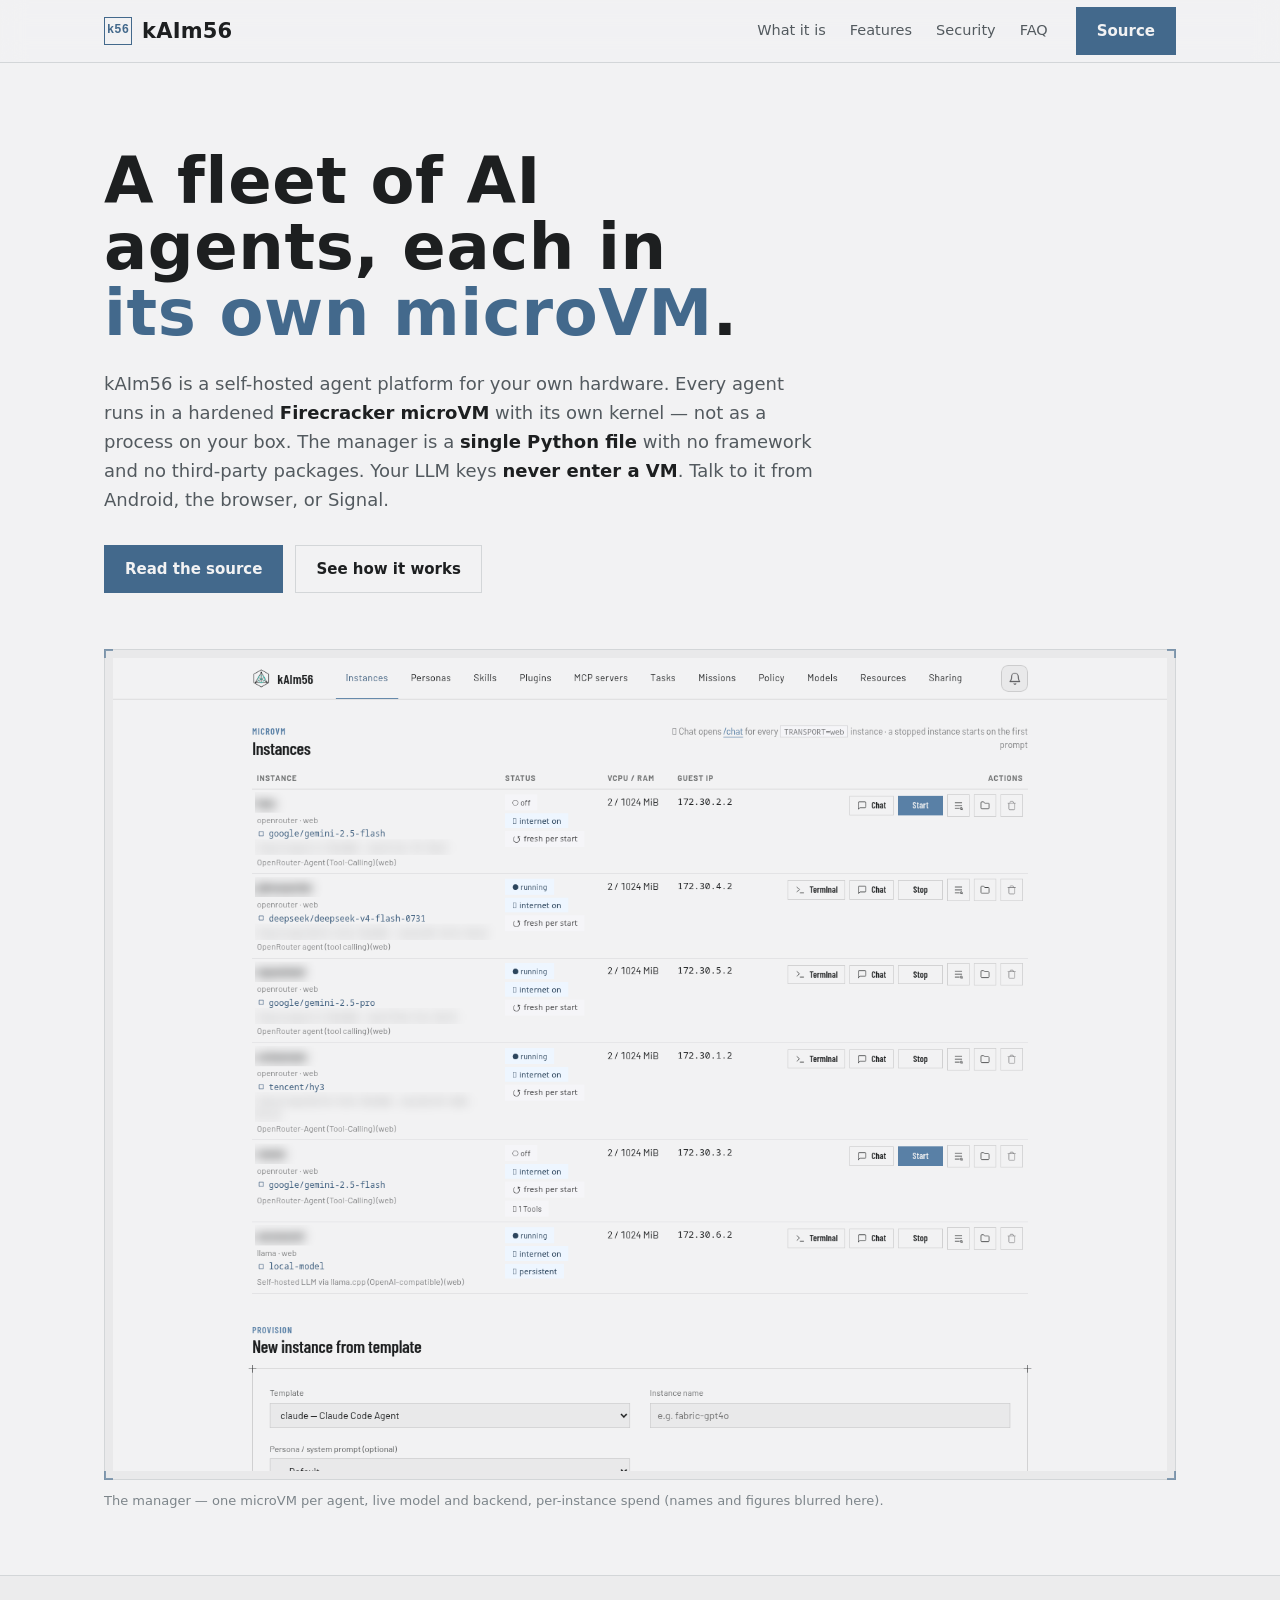
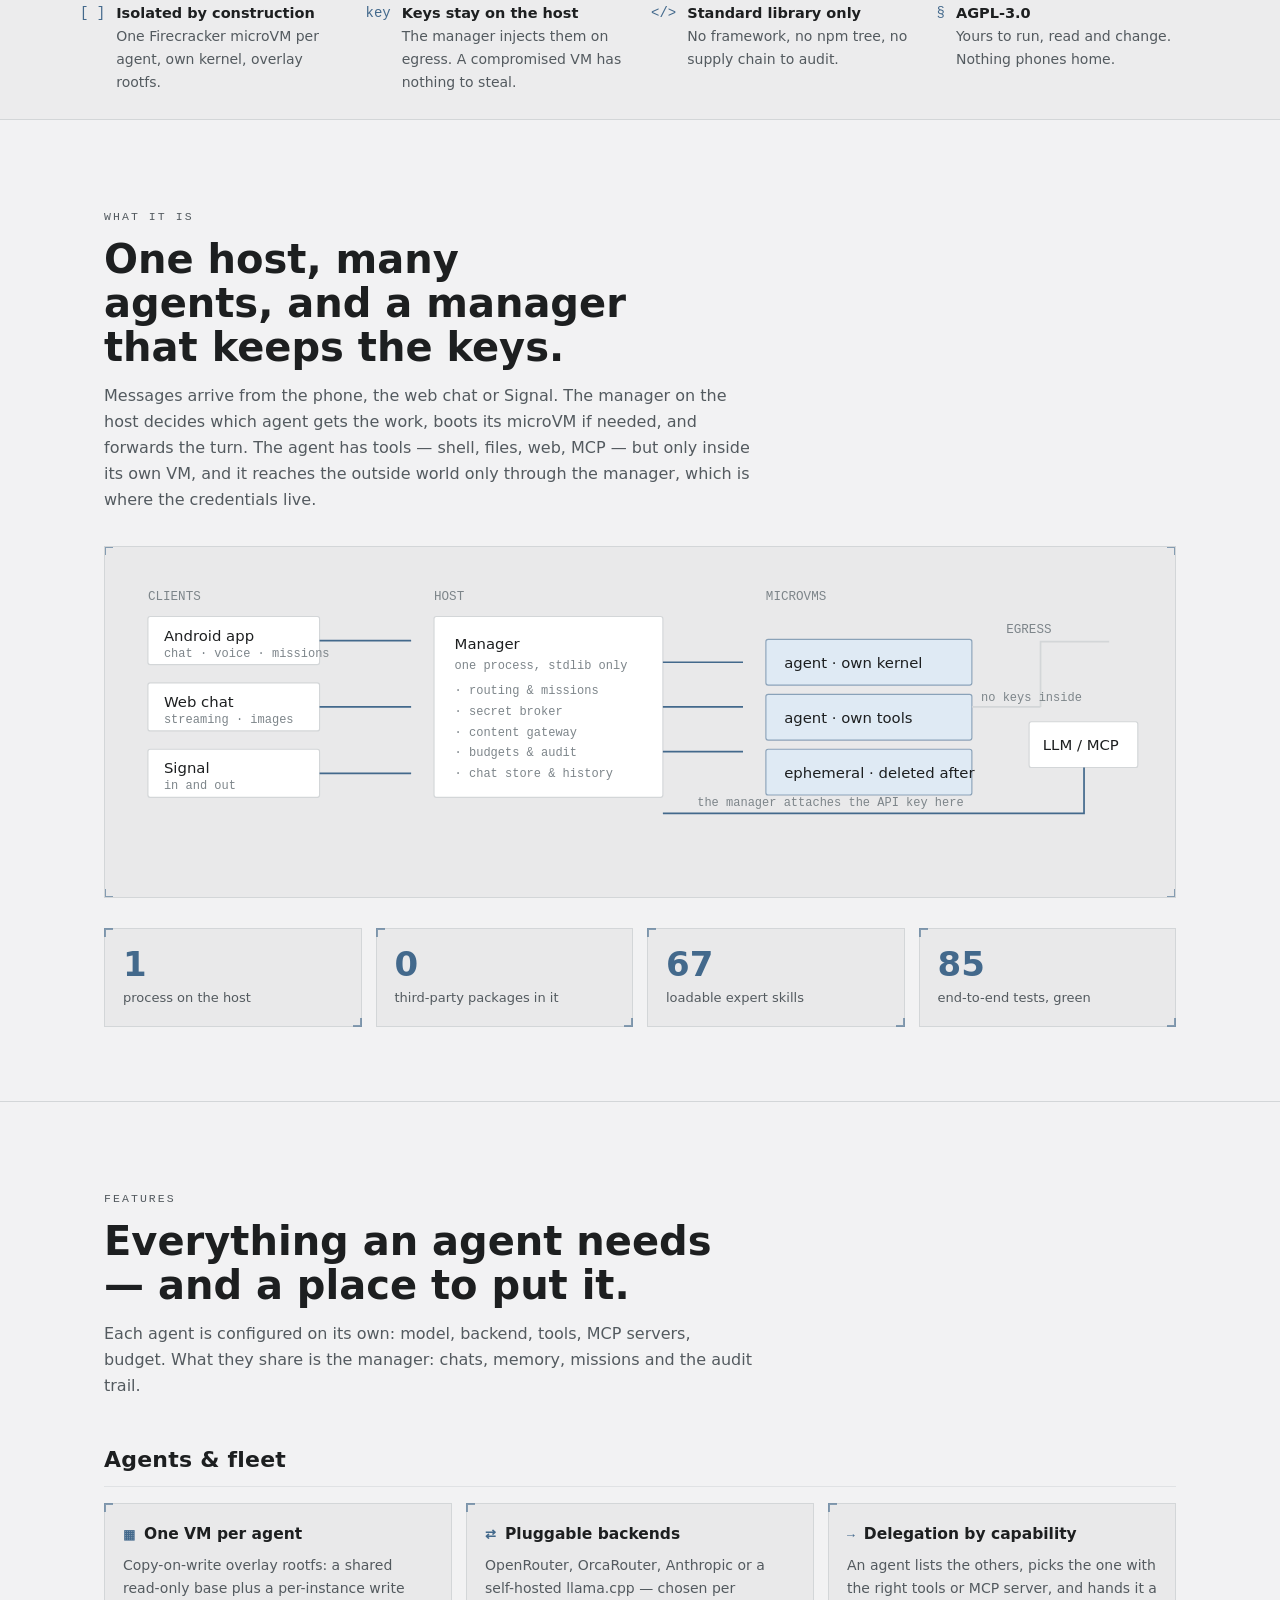
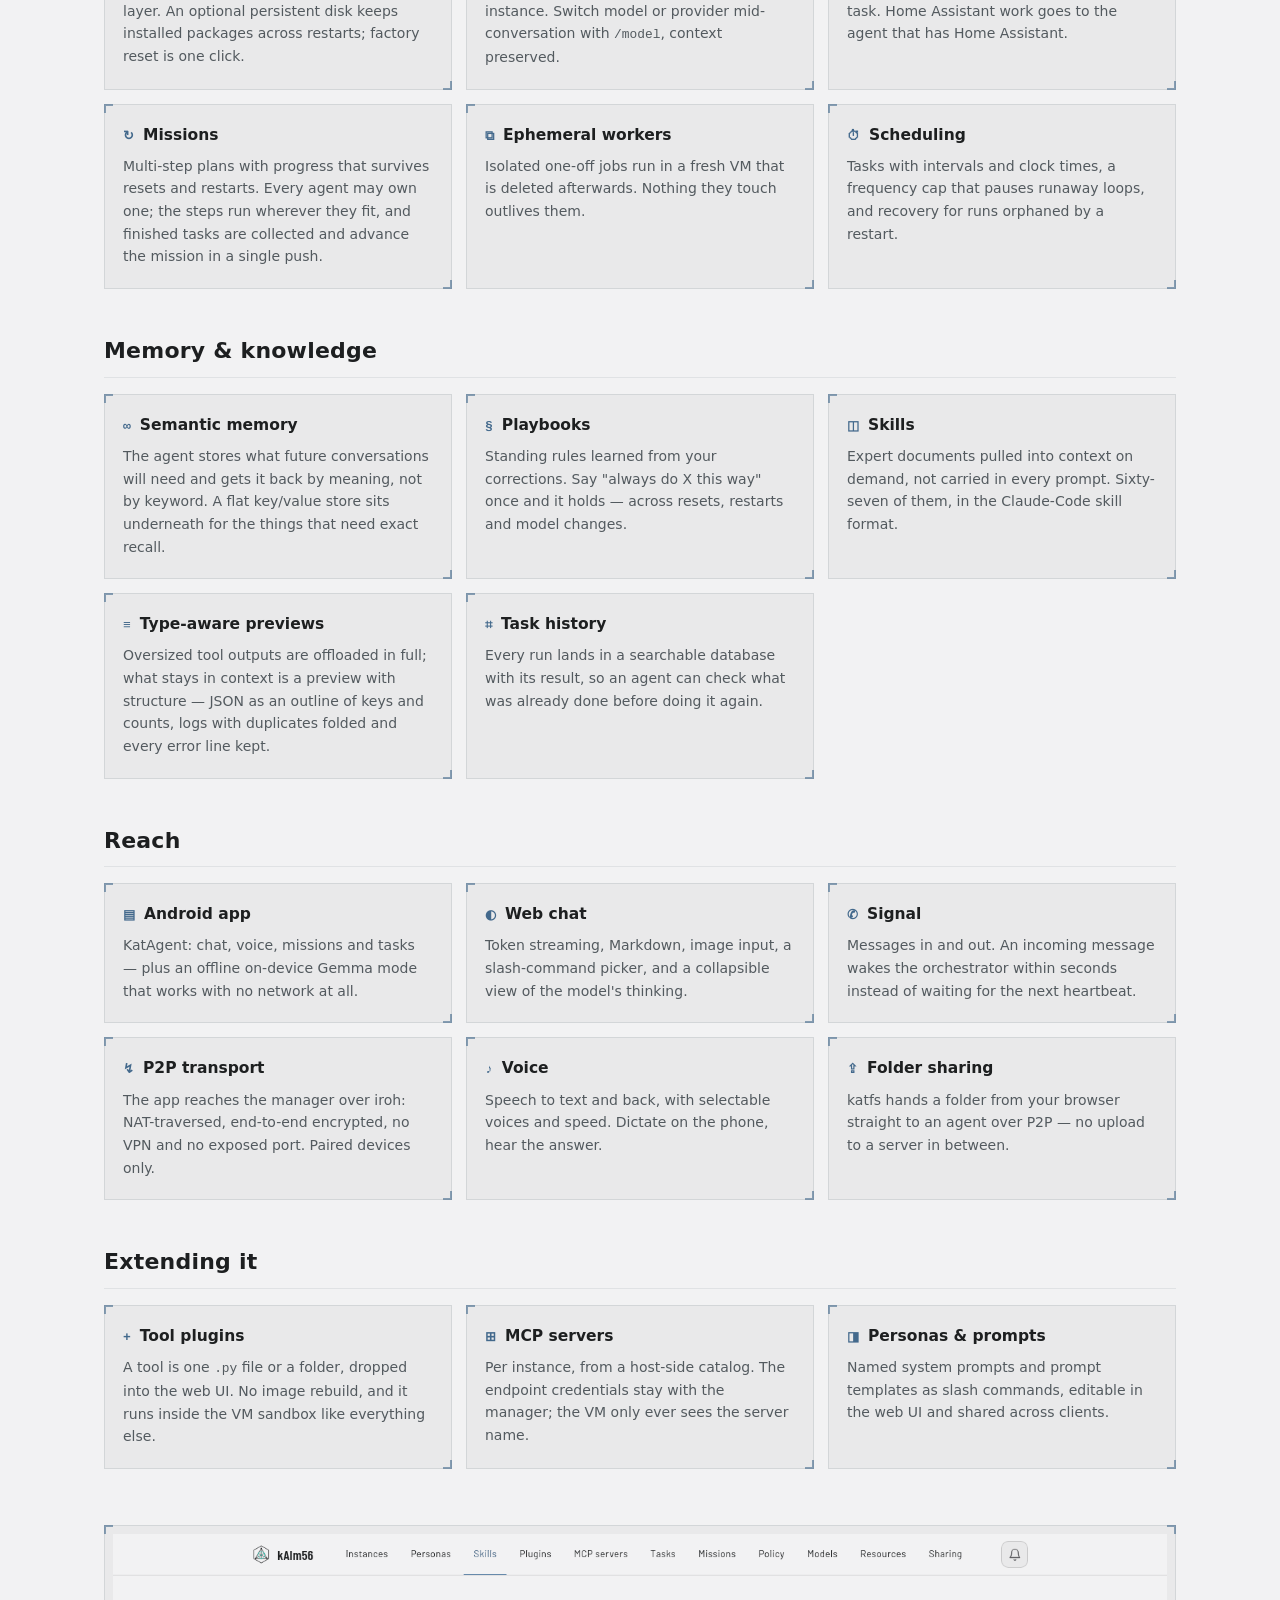
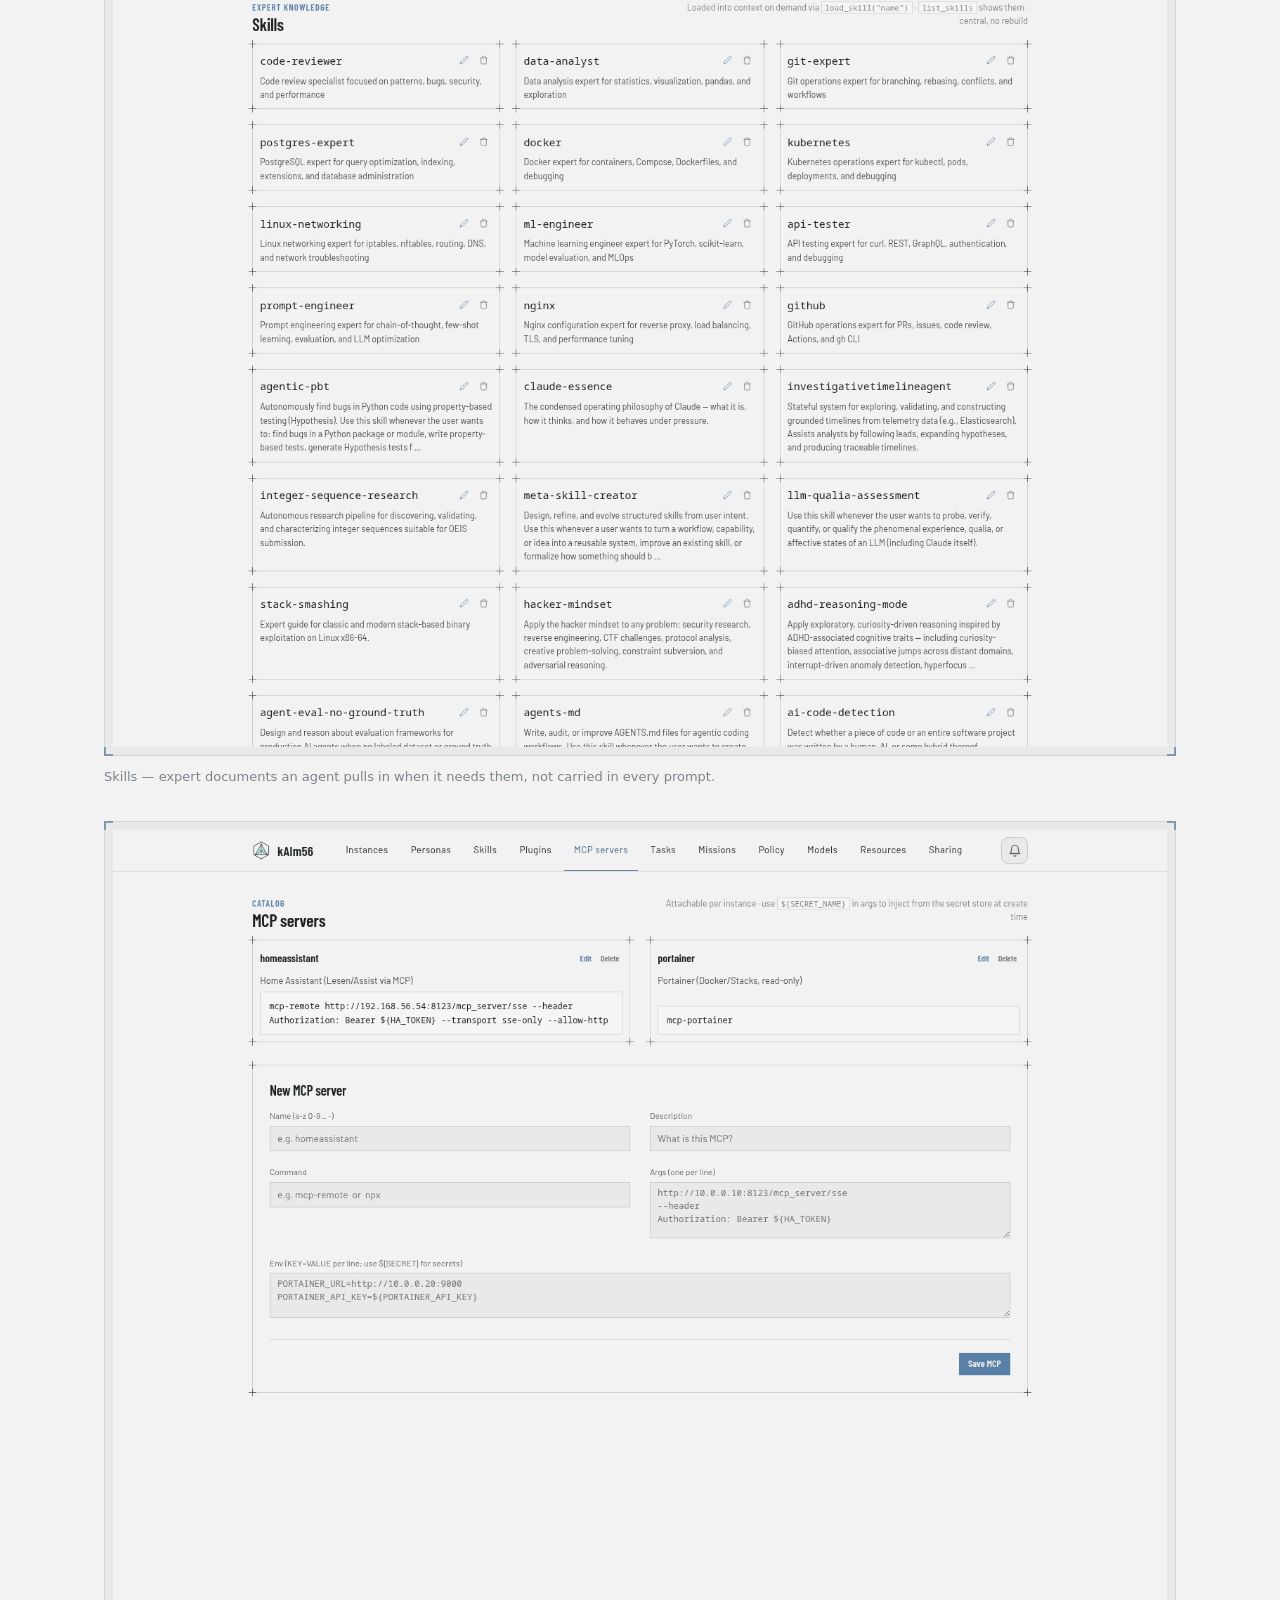
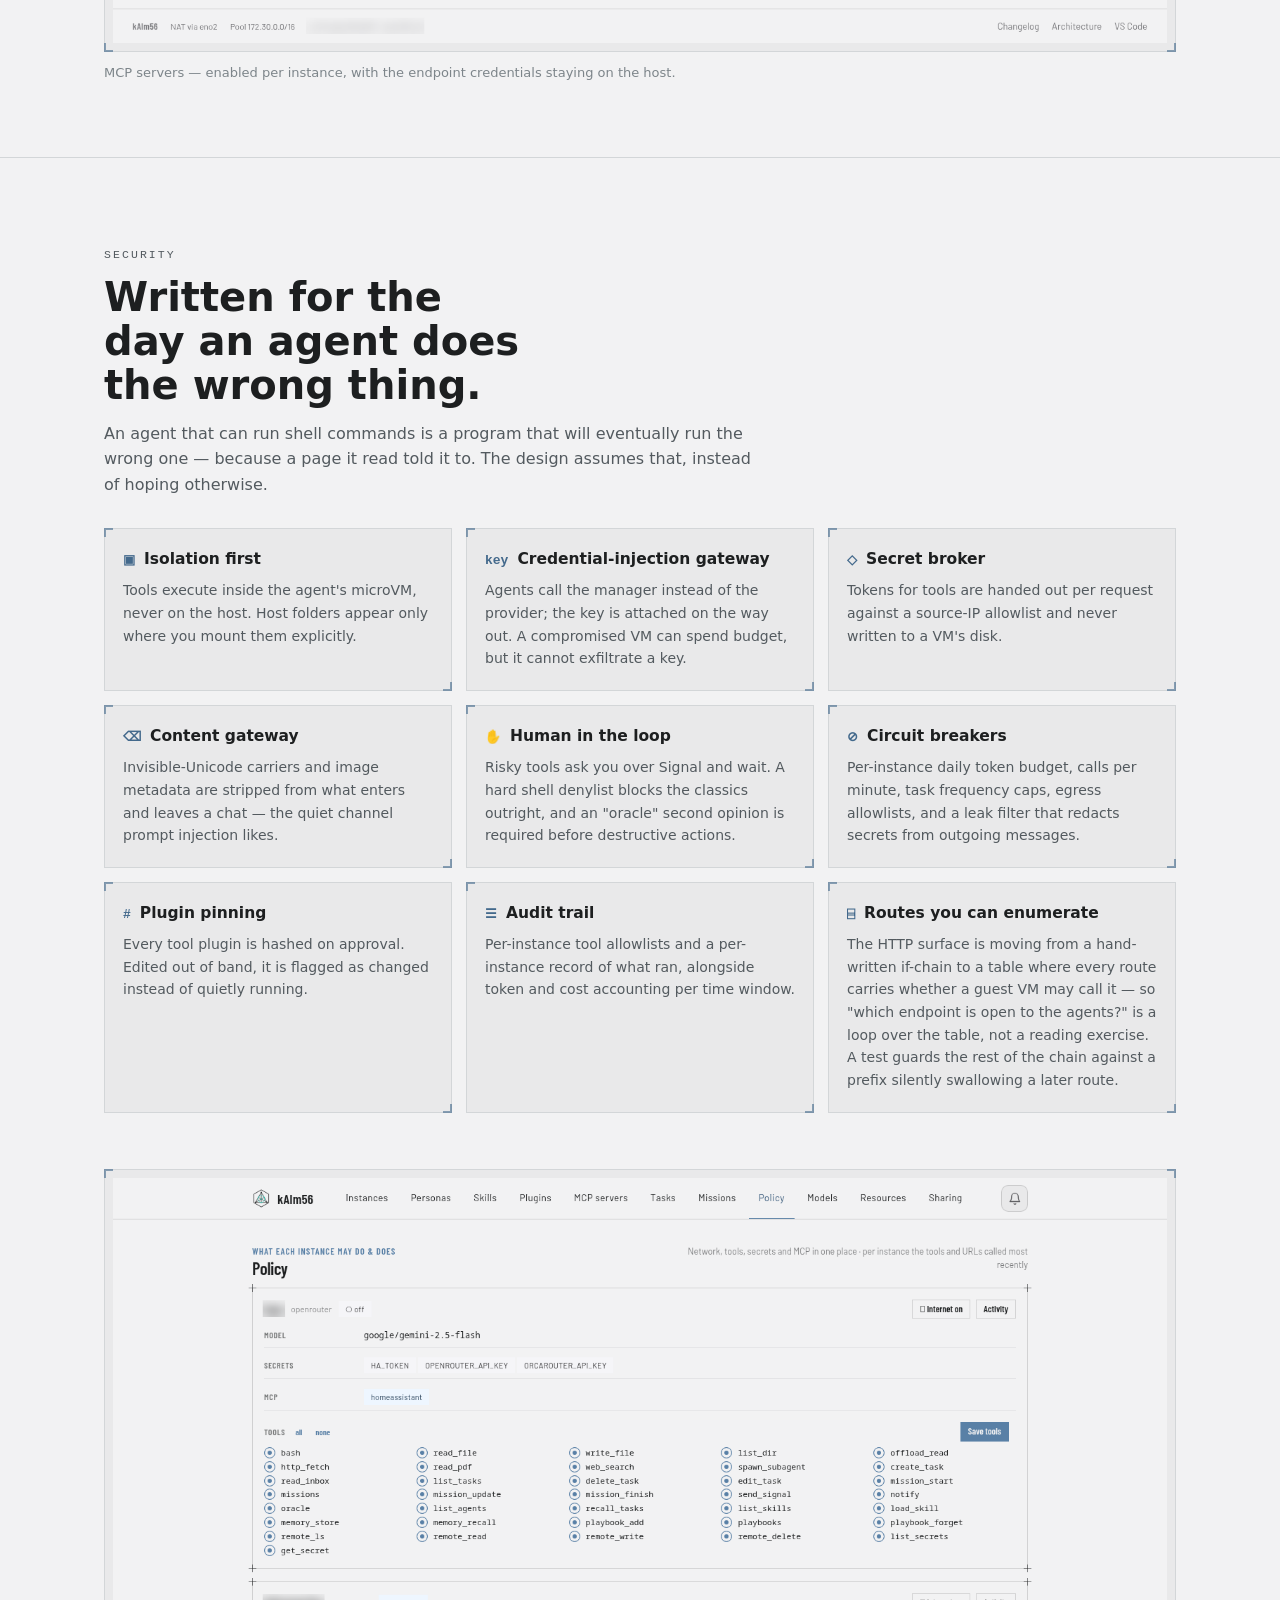
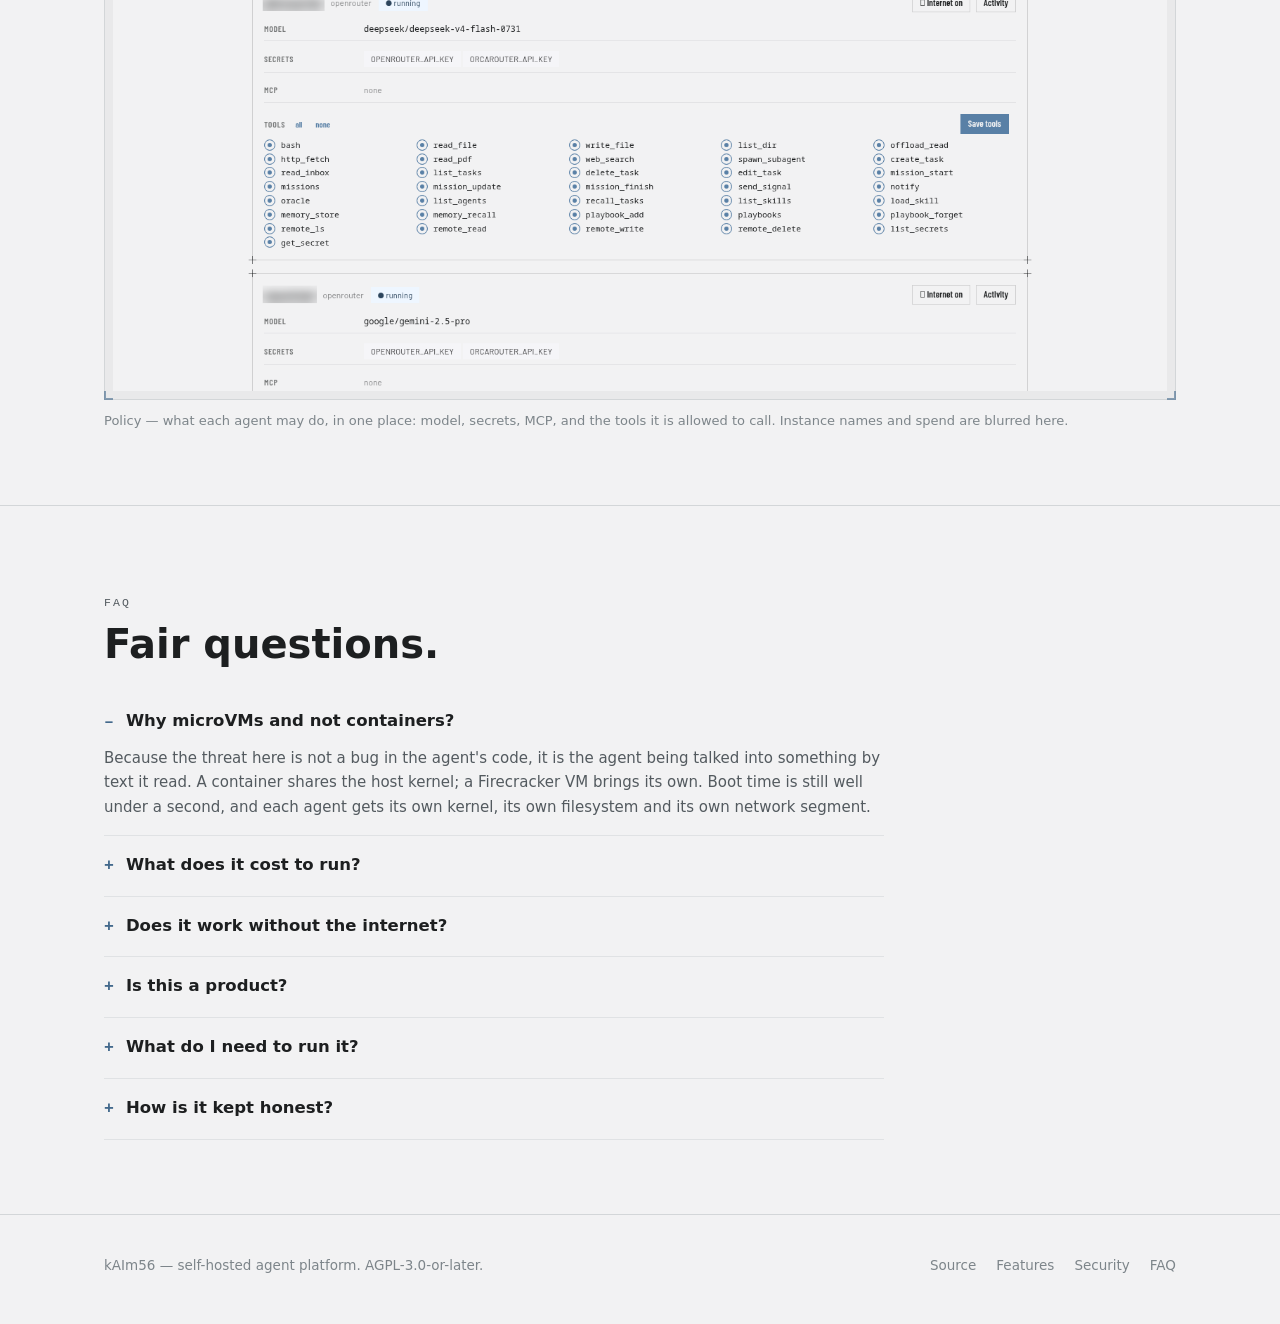
==== commit 06e46750: "docs: bring README, landing page and architecture tab up to date The changelog had all of it, but RE" ====
--- a/docs/index.html
+++ b/docs/index.html
@@ -263,7 +263,7 @@
       <div class="num bp"><i class="tl"></i><i class="br"></i><b>1</b><span>process on the host</span></div>
       <div class="num bp"><i class="tl"></i><i class="br"></i><b>0</b><span>third-party packages in it</span></div>
       <div class="num bp"><i class="tl"></i><i class="br"></i><b>67</b><span>loadable expert skills</span></div>
-      <div class="num bp"><i class="tl"></i><i class="br"></i><b>80</b><span>end-to-end tests, green</span></div>
+      <div class="num bp"><i class="tl"></i><i class="br"></i><b>85</b><span>end-to-end tests, green</span></div>
     </div>
   </div>
 </section>
@@ -282,7 +282,7 @@
       <div class="card bp"><i class="tl"></i><i class="br"></i><h4><span class="ico">▦</span>One VM per agent</h4><p>Copy-on-write overlay rootfs: a shared read-only base plus a per-instance write layer. An optional persistent disk keeps installed packages across restarts; factory reset is one click.</p></div>
       <div class="card bp"><i class="tl"></i><i class="br"></i><h4><span class="ico">⇄</span>Pluggable backends</h4><p>OpenRouter, OrcaRouter, Anthropic or a self-hosted llama.cpp — chosen per instance. Switch model or provider mid-conversation with <code>/model</code>, context preserved.</p></div>
       <div class="card bp"><i class="tl"></i><i class="br"></i><h4><span class="ico">→</span>Delegation by capability</h4><p>An agent lists the others, picks the one with the right tools or MCP server, and hands it a task. Home Assistant work goes to the agent that has Home Assistant.</p></div>
-      <div class="card bp"><i class="tl"></i><i class="br"></i><h4><span class="ico">↻</span>Missions</h4><p>Multi-step plans with progress that survives resets and restarts. Every agent may own one; the steps run wherever they fit, and a finished task immediately advances the next.</p></div>
+      <div class="card bp"><i class="tl"></i><i class="br"></i><h4><span class="ico">↻</span>Missions</h4><p>Multi-step plans with progress that survives resets and restarts. Every agent may own one; the steps run wherever they fit, and finished tasks are collected and advance the mission in a single push.</p></div>
       <div class="card bp"><i class="tl"></i><i class="br"></i><h4><span class="ico">⧉</span>Ephemeral workers</h4><p>Isolated one-off jobs run in a fresh VM that is deleted afterwards. Nothing they touch outlives them.</p></div>
       <div class="card bp"><i class="tl"></i><i class="br"></i><h4><span class="ico">⏱</span>Scheduling</h4><p>Tasks with intervals and clock times, a frequency cap that pauses runaway loops, and recovery for runs orphaned by a restart.</p></div>
     </div>
@@ -292,6 +292,7 @@
       <div class="card bp"><i class="tl"></i><i class="br"></i><h4><span class="ico">∞</span>Semantic memory</h4><p>The agent stores what future conversations will need and gets it back by meaning, not by keyword. A flat key/value store sits underneath for the things that need exact recall.</p></div>
       <div class="card bp"><i class="tl"></i><i class="br"></i><h4><span class="ico">§</span>Playbooks</h4><p>Standing rules learned from your corrections. Say "always do X this way" once and it holds — across resets, restarts and model changes.</p></div>
       <div class="card bp"><i class="tl"></i><i class="br"></i><h4><span class="ico">◫</span>Skills</h4><p>Expert documents pulled into context on demand, not carried in every prompt. Sixty-seven of them, in the Claude-Code skill format.</p></div>
+      <div class="card bp"><i class="tl"></i><i class="br"></i><h4><span class="ico">≡</span>Type-aware previews</h4><p>Oversized tool outputs are offloaded in full; what stays in context is a preview with structure — JSON as an outline of keys and counts, logs with duplicates folded and every error line kept.</p></div>
       <div class="card bp"><i class="tl"></i><i class="br"></i><h4><span class="ico">⌗</span>Task history</h4><p>Every run lands in a searchable database with its result, so an agent can check what was already done before doing it again.</p></div>
     </div>
 
@@ -390,7 +391,7 @@
       </details>
       <details>
         <summary>How is it kept honest?</summary>
-        <p>Eighty end-to-end tests run against the real manager on the standard library alone, the built-in Architecture view is rendered from the running system, and every change lands in a changelog you can read in the UI.</p>
+        <p>Eighty-five end-to-end tests run against the real manager on the standard library alone, the built-in Architecture view is rendered from the running system, and every change lands in a changelog you can read in the UI.</p>
       </details>
     </div>
   </div>
